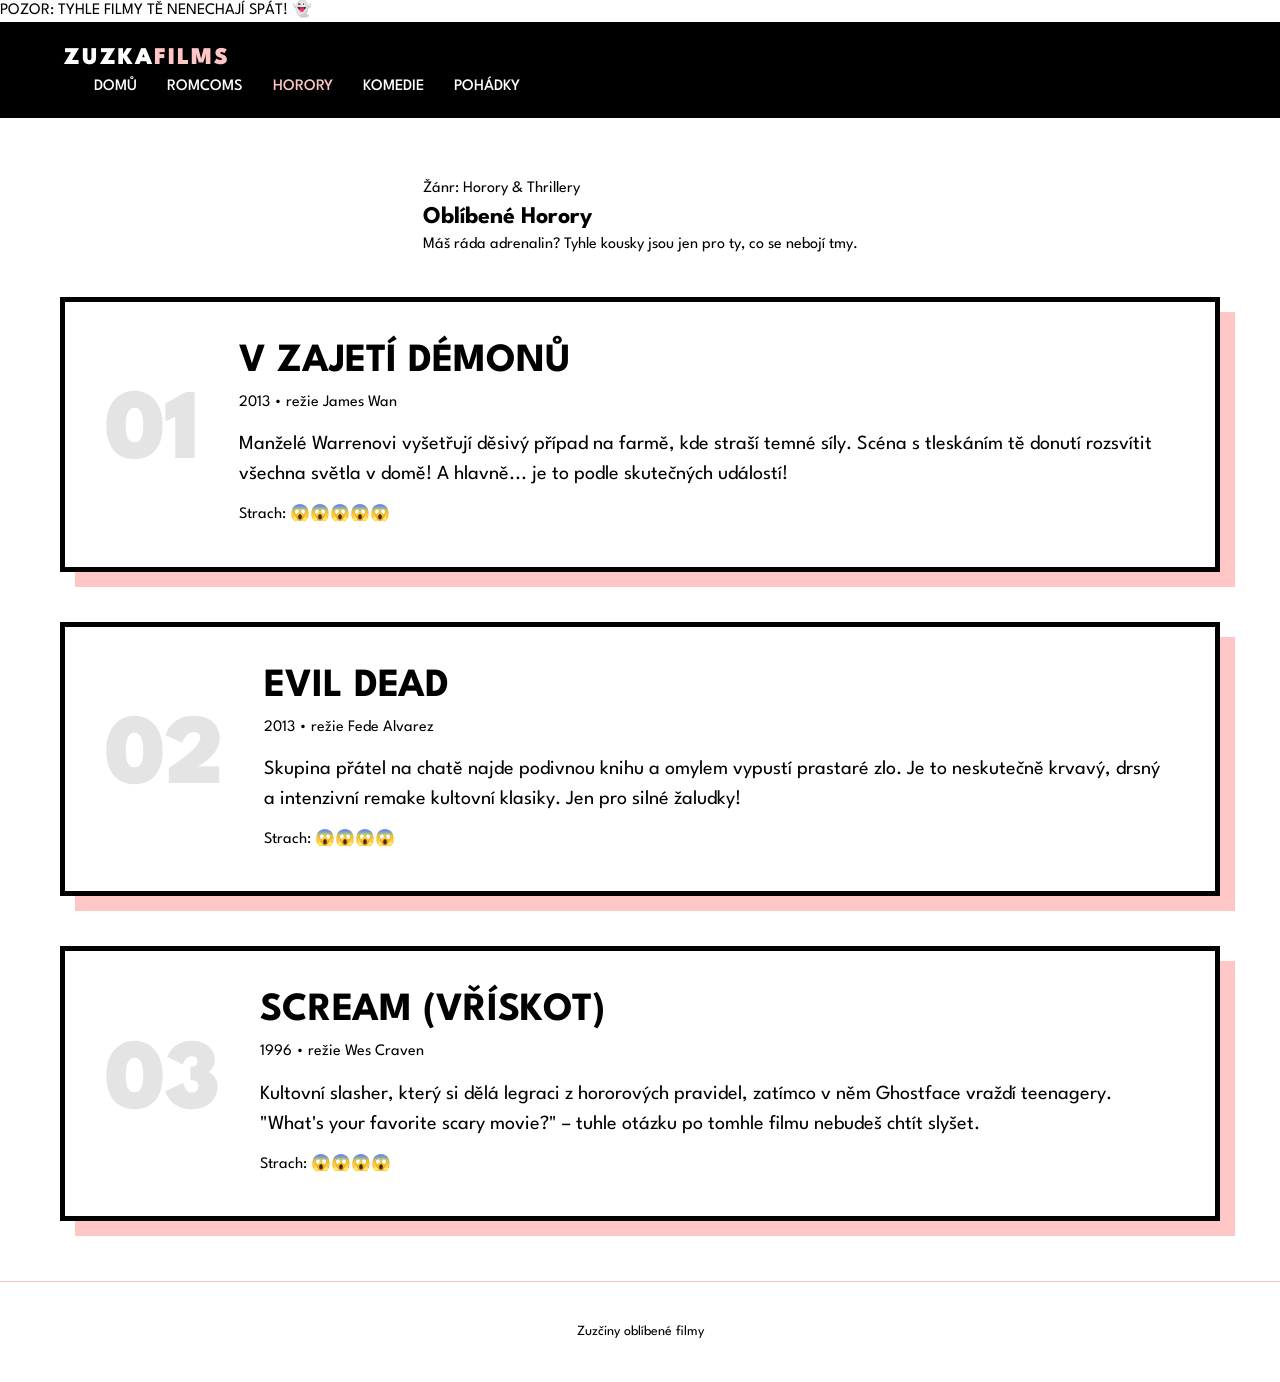
==== oblíbené horory.html @ b1aa2c5f "Add files via upload" ====
<!DOCTYPE html>
<html lang="cs">
<head>
    <meta charset="UTF-8">
    <meta name="viewport" content="width=device-width, initial-scale=1.0">
    <title>Horory pro odvážné | ZuzkaFilms</title>
    <link href="https://fonts.googleapis.com/css2?family=League+Spartan:wght@400;700;900&display=swap" rel="stylesheet">
    <link rel="stylesheet" href="style.css">
</head>
<body class="dark-mode"> <div class="top-bar dark">POZOR: TYHLE FILMY TĚ NENECHAJÍ SPÁT! 👻</div>

    <header>
        <div class="header-container">
            <div class="logo">ZUZKA<span>FILMS</span></div>
            <nav>
                <ul class="nav-links">
                    <li><a href="index.html">Domů</a></li>
                    <li><a href="oblíbené romcoms.html">Romcoms</a></li>
                    <li><a href="oblíbené horory.html" class="active">Horory</a></li>
                    <li><a href="oblíbené komedie.html">Komedie</a></li>
                    <li><a href="oblíbené pohádky.html">Pohádky</a></li>
                </ul>
            </nav>
        </div>
    </header>

    <main class="content-wrapper">
        <section class="page-title">
            <span class="category-tag horror">Žánr: Horory & Thrillery</span>
            <h1>Oblíbené Horory</h1>
            <p class="intro-text white">Máš ráda adrenalin? Tyhle kousky jsou jen pro ty, co se nebojí tmy.</p>
        </section>

        <section class="movie-list">
            <article class="movie-item horror-card">
                <div class="movie-number">01</div>
                <div class="movie-info">
                    <h2>V zajetí démonů</h2>
                    <p class="movie-meta">2013 • režie James Wan</p>
                    <p class="movie-desc">Manželé Warrenovi vyšetřují děsivý případ na farmě, kde straší temné síly. Scéna s tleskáním tě donutí rozsvítit všechna světla v domě! A hlavně... je to podle skutečných událostí!</p>
                    <span class="rating">Strach: 😱😱😱😱😱</span>
                </div>
            </article>

            <article class="movie-item horror-card">
                <div class="movie-number">02</div>
                <div class="movie-info">
                    <h2>Evil Dead</h2>
                <p class="movie-meta">2013 • režie Fede Alvarez</p>
                <p class="movie-desc">Skupina přátel na chatě najde podivnou knihu a omylem vypustí prastaré zlo. Je to neskutečně krvavý, drsný a intenzivní remake kultovní klasiky. Jen pro silné žaludky!</p>
                <span class="rating">Strach: 😱😱😱😱</span>
                </div>
            </article>

            <article class="movie-item horror-card">
                <div class="movie-number">03</div>
                <div class="movie-info">
                    <h2>Scream (Vřískot)</h2>
                <p class="movie-meta">1996 • režie Wes Craven</p>
                <p class="movie-desc">Kultovní slasher, který si dělá legraci z hororových pravidel, zatímco v něm Ghostface vraždí teenagery. "What's your favorite scary movie?" – tuhle otázku po tomhle filmu nebudeš chtít slyšet.</p>
                <span class="rating">Strach: 😱😱😱😱</span>
                </div>
            </article>
        </section>
    </main>

    <footer>
        <p>Zuzčiny oblíbené filmy</p>
    </footer>

</body>
</html>
---- style.css ----
/* Definice barev a základní reset */
:root {
    --cerna: #000000;
    --bila: #ffffff;
    --ruzova: #ffc6c6;
}

* {
    margin: 0;
    padding: 0;
    box-sizing: border-box;
}

body {
    font-family: 'League Spartan', sans-serif;
    background-color: var(--bila);
    color: var(--cerna);
    line-height: 1.4;
}

/* Navigace */
header {
    background-color: var(--cerna);
    padding: 20px 5%;
}

nav {
    display: flex;
    justify-content: space-between;
    align-items: center;
}

.logo {
    color: var(--bila);
    font-size: 24px;
    font-weight: 900;
    letter-spacing: 2px;
}

.logo span {
    color: var(--ruzova);
}

.nav-links {
    display: flex;
    list-style: none;
}

.nav-links li {
    margin-left: 30px;
}

.nav-links a {
    text-decoration: none;
    color: var(--bila);
    font-weight: 500;
    text-transform: uppercase;
    transition: color 0.3s ease;
}

.nav-links a:hover, .nav-links a.active {
    color: var(--ruzova);
}

/* Hero sekce */
.hero {
    text-align: center;
    padding: 100px 20px;
    background-color: var(--ruzova);
    color: var(--cerna);
}

.hero h1 {
    font-size: 60px;
    text-transform: uppercase;
    font-weight: 800;
    margin-bottom: 10px;
}

.hero p {
    font-size: 20px;
    font-weight: 400;
}

/* Mřížka žánrů */
.genre-grid {
    display: grid;
    grid-template-columns: repeat(4, 1fr);
    gap: 20px;
    padding: 50px 5%;
    max-width: 1200px;
    margin: 0 auto;
}

.genre-card {
    background-color: var(--cerna);
    height: 200px;
    display: flex;
    align-items: center;
    justify-content: center;
    text-decoration: none;
    transition: transform 0.3s ease, background-color 0.3s ease;
    border-radius: 5px;
}

.genre-card h2 {
    color: var(--ruzova);
    text-transform: uppercase;
    font-size: 28px;
}

.genre-card:hover {
    transform: translateY(-10px);
    background-color: #1a1a1a;
}

/* Patička */
footer {
    text-align: center;
    padding: 40px;
    font-size: 14px;
    background-color: var(--bila);
    border-top: 1px solid var(--ruzova);
}

/* Responzivita pro mobily */
@media (max-width: 900px) {
    .genre-grid {
        grid-template-columns: repeat(2, 1fr); /* Na tabletech 2x2 */
    }
}

@media (max-width: 600px) {
    .genre-grid {
        grid-template-columns: 1fr; /* Na mobilech pod sebou */
    }
}

/* 1. Zajištění, aby podstránky nebyly jen vlevo a malé */
.content-wrapper {
    max-width: 1200px;  /* Stejná šířka jako na hlavní stránce */
    margin: 0 auto;     /* Vycentrování na střed */
    padding: 60px 20px;
    display: flex;
    flex-direction: column;
    align-items: center; /* Vše pod sebou na střed */
}

/* 2. Stylování sekce se seznamem filmů */
.movie-list {
    width: 100%;        /* Seznam zabere celou šířku wrapperu */
    display: flex;
    flex-direction: column;
    gap: 50px;          /* Mezery mezi jednotlivými filmy */
    margin-top: 40px;
}

/* 3. Stylování samotné karty filmu (toho boxu) */
.movie-item {
    display: flex;
    width: 100%;        /* Box se roztáhne na celou šířku */
    background: #ffffff;
    border: 5px solid #000000; /* Silný černý rám */
    padding: 40px;
    box-shadow: 15px 15px 0px #ffc6c6; /* Růžový stín jako na GirlsLife */
    align-items: center;
    min-height: 250px;
}

/* 4. Úprava textu uvnitř boxu */
.movie-info {
    text-align: left;
    width: 100%;
}

.movie-info h2 {
    font-size: 40px;    /* Pořádně velký nadpis filmu */
    text-transform: uppercase;
    margin-bottom: 10px;
    line-height: 1;
}

.movie-desc {
    font-size: 20px;    /* Větší text popisku */
    line-height: 1.5;
    margin: 15px 0;
}

/* 5. Velké číslo na boku */
.movie-number {
    font-size: 100px;
    font-weight: 900;
    color: #000;
    opacity: 0.1;       /* Jemné šedé číslo v pozadí */
    margin-right: 40px;
    line-height: 1;
}

/* Responzivita: Aby to na mobilu nebylo moc široké */
@media (max-width: 768px) {
    .movie-item {
        flex-direction: column; /* Na mobilu číslo nad textem */
        text-align: center;
    }
    .movie-number {
        margin-right: 0;
        margin-bottom: 20px;
    }
    .page-title h1 {
        font-size: 50px;
    }
	/* Celá karta filmu */
.movie-item {
    display: flex;
    align-items: center; /* Zarovná plakát a text na středovou osu */
    width: 100%;
    background: #ffffff;
    border: 5px solid #000000;
    margin-bottom: 60px;
    padding: 30px; /* Vnitřní prostor karty */
    box-shadow: 15px 15px 0px #ffc6c6;
    position: relative;
    overflow: hidden; /* Aby plakát neutíkal z borderu */
}

/* Samotný plakát (posunutý víc doleva) */
.movie-poster {
    width: 280px;      
    height: 400px;     
    border: 4px solid #000;
    flex-shrink: 0;    
    box-shadow: 8px 8px 0px #000;
    overflow: hidden;
    display: flex;
    
    /* Tady je ten trik: záporný margin ho posune víc k levému okraji */
    /* A velký margin-right vytvoří mezeru od nápisu vpravo */
    margin-left: 0px; 
    margin-right: 80px; /* Tohle vytvoří tu obrovskou mezeru, co potřebujeme */
}

.movie-poster img {
    width: 100%;
    height: 100%;
    object-fit: cover;
}

/* Blok s textem */
.movie-info {
    flex-grow: 1;
    text-align: left;
}

.movie-info h2 {
    font-size: 45px; /* Pořádně velký nápis */
    font-weight: 900;
    line-height: 1;
    margin-bottom: 15px;
    text-transform: uppercase;
}

/* Responzivita pro mobily (aby to tam nevypadalo divně) */
@media (max-width: 900px) {
    .movie-item {
        flex-direction: column;
        padding: 20px;
    }
    .movie-poster {
        margin-right: 0;
        margin-bottom: 30px;
        width: 100%;
        max-width: 300px;
    }
}
}
}
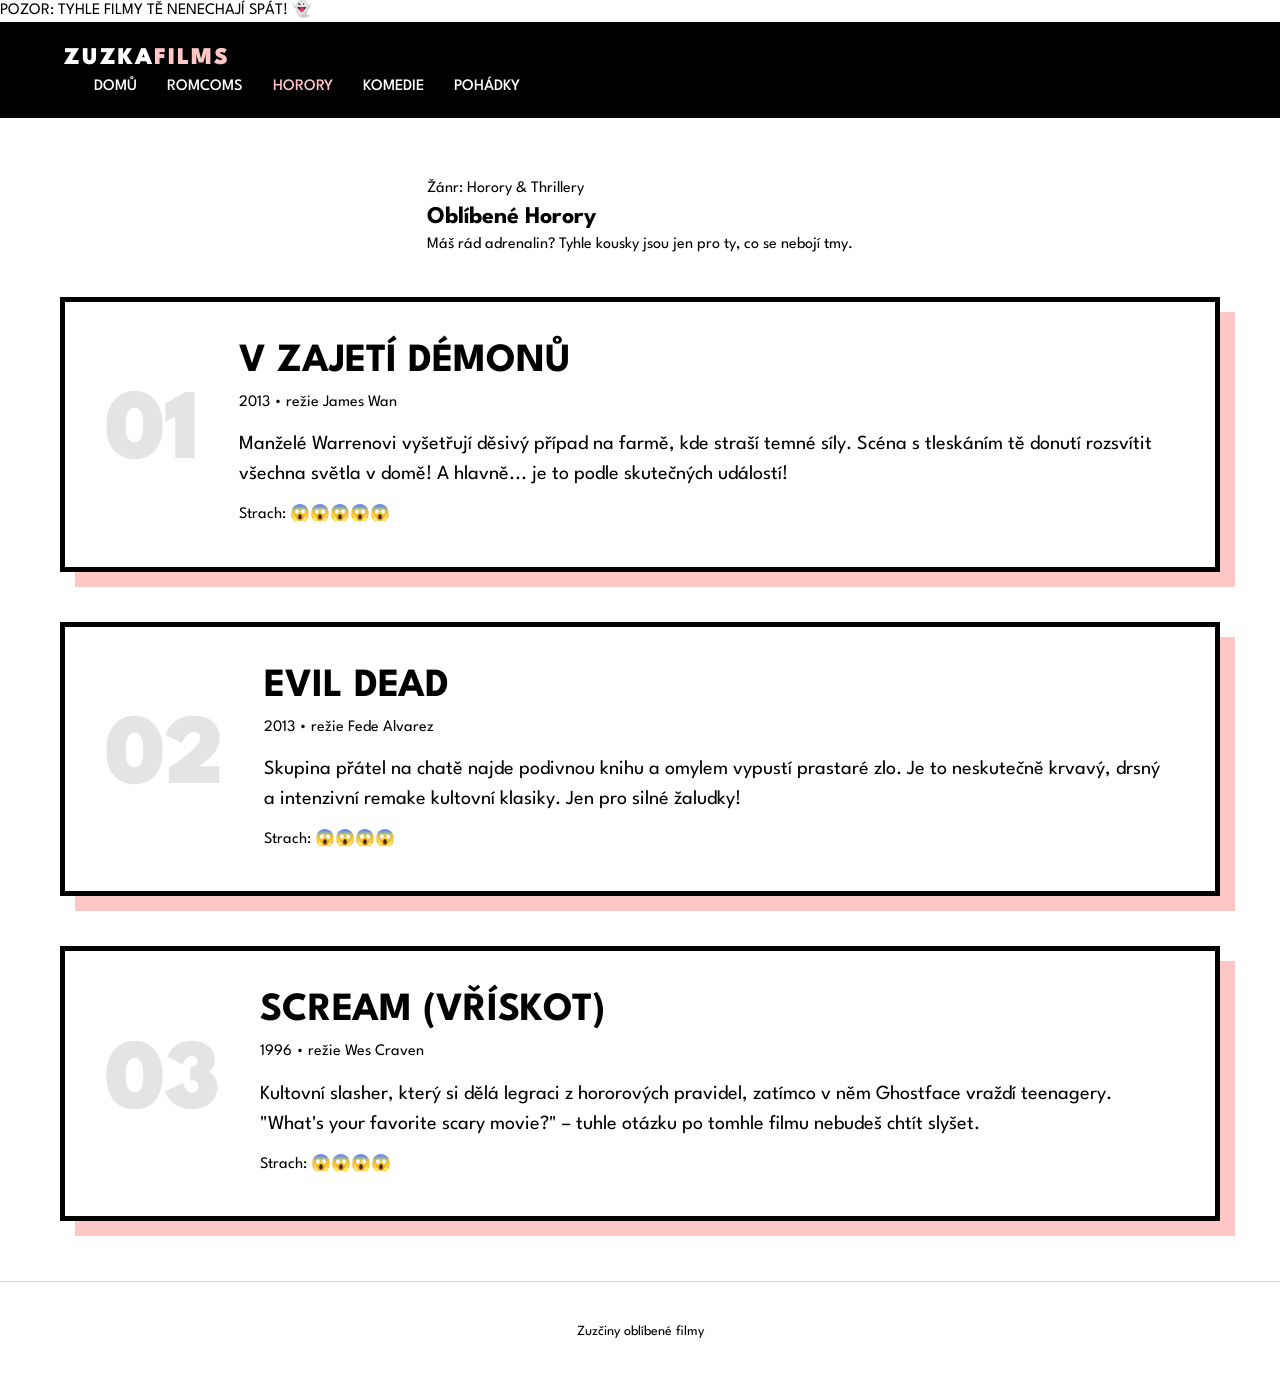
==== commit 826cd1dd: "Update oblíbené horory.html" ====
--- a/oblíbené horory.html
+++ b/oblíbené horory.html
@@ -28,7 +28,7 @@
         <section class="page-title">
             <span class="category-tag horror">Žánr: Horory & Thrillery</span>
             <h1>Oblíbené Horory</h1>
-            <p class="intro-text white">Máš ráda adrenalin? Tyhle kousky jsou jen pro ty, co se nebojí tmy.</p>
+            <p class="intro-text white">Máš rád adrenalin? Tyhle kousky jsou jen pro ty, co se nebojí tmy.</p>
         </section>
 
         <section class="movie-list">
@@ -69,4 +69,4 @@
     </footer>
 
 </body>
-</html>+</html>
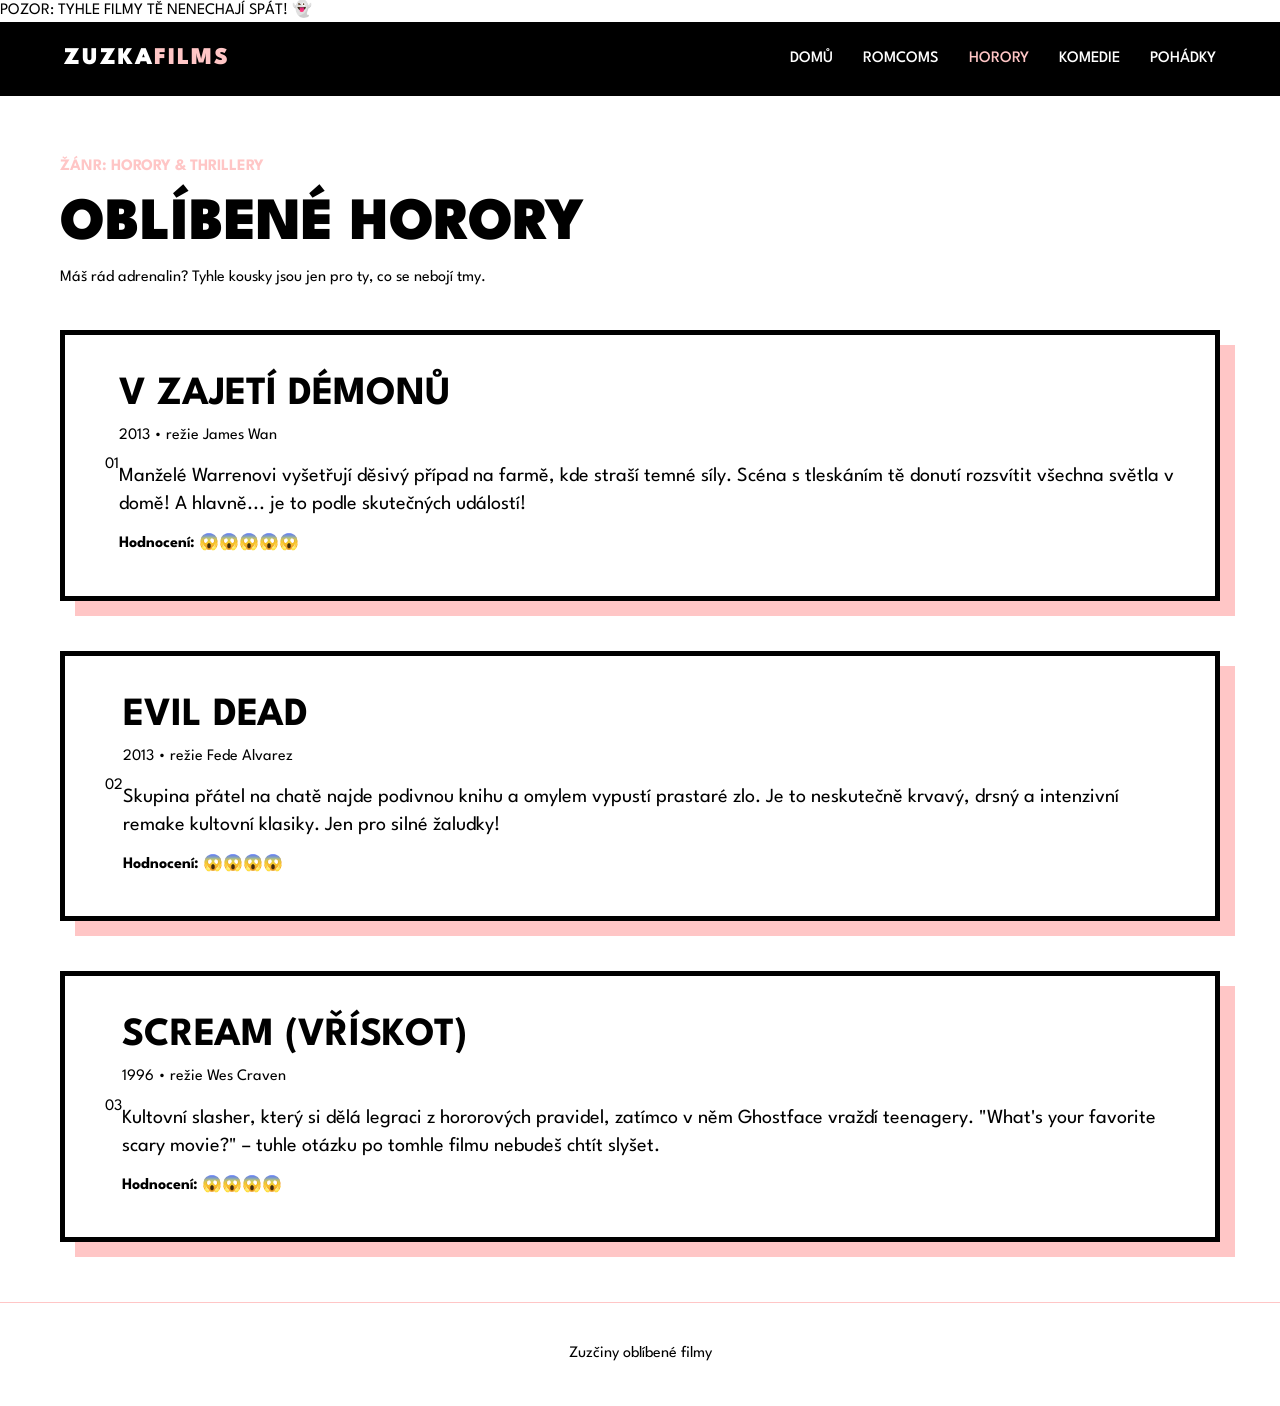
==== commit 2bcab8a4: "Update oblíbené horory.html" ====
--- a/oblíbené horory.html
+++ b/oblíbené horory.html
@@ -38,7 +38,7 @@
                     <h2>V zajetí démonů</h2>
                     <p class="movie-meta">2013 • režie James Wan</p>
                     <p class="movie-desc">Manželé Warrenovi vyšetřují děsivý případ na farmě, kde straší temné síly. Scéna s tleskáním tě donutí rozsvítit všechna světla v domě! A hlavně... je to podle skutečných událostí!</p>
-                    <span class="rating">Strach: 😱😱😱😱😱</span>
+                    <span class="rating">Hodnocení: 😱😱😱😱😱</span>
                 </div>
             </article>
 
@@ -48,7 +48,7 @@
                     <h2>Evil Dead</h2>
                 <p class="movie-meta">2013 • režie Fede Alvarez</p>
                 <p class="movie-desc">Skupina přátel na chatě najde podivnou knihu a omylem vypustí prastaré zlo. Je to neskutečně krvavý, drsný a intenzivní remake kultovní klasiky. Jen pro silné žaludky!</p>
-                <span class="rating">Strach: 😱😱😱😱</span>
+                <span class="rating">Hodnocení: 😱😱😱😱</span>
                 </div>
             </article>
 
@@ -58,7 +58,7 @@
                     <h2>Scream (Vřískot)</h2>
                 <p class="movie-meta">1996 • režie Wes Craven</p>
                 <p class="movie-desc">Kultovní slasher, který si dělá legraci z hororových pravidel, zatímco v něm Ghostface vraždí teenagery. "What's your favorite scary movie?" – tuhle otázku po tomhle filmu nebudeš chtít slyšet.</p>
-                <span class="rating">Strach: 😱😱😱😱</span>
+                <span class="rating">Hodnocení: 😱😱😱😱</span>
                 </div>
             </article>
         </section>
--- a/style.css
+++ b/style.css
@@ -1,4 +1,4 @@
-/* Definice barev a základní reset */
+/* 1. DEFINICE BAREV A RESET */
 :root {
     --cerna: #000000;
     --bila: #ffffff;
@@ -18,16 +18,18 @@
     line-height: 1.4;
 }
 
-/* Navigace */
+/* 2. NAVIGACE */
 header {
     background-color: var(--cerna);
     padding: 20px 5%;
 }
 
-nav {
+.header-container {
     display: flex;
     justify-content: space-between;
     align-items: center;
+    max-width: 1200px;
+    margin: 0 auto;
 }
 
 .logo {
@@ -62,27 +64,89 @@
     color: var(--ruzova);
 }
 
-/* Hero sekce */
-.hero {
-    text-align: center;
-    padding: 100px 20px;
-    background-color: var(--ruzova);
-    color: var(--cerna);
-}
-
-.hero h1 {
+/* 3. PODSTRÁNKY - ROZVRŽENÍ */
+.content-wrapper {
+    max-width: 1200px;
+    margin: 0 auto;
+    padding: 60px 20px;
+}
+
+.page-title {
+    margin-bottom: 40px;
+}
+
+.page-title h1 {
     font-size: 60px;
     text-transform: uppercase;
-    font-weight: 800;
+    font-weight: 900;
+}
+
+.category-tag {
+    color: var(--ruzova);
+    font-weight: 700;
+    text-transform: uppercase;
+    display: block;
+    margin-bottom: 5px;
+}
+
+/* 4. SEZNAM FILMŮ */
+.movie-list {
+    display: flex;
+    flex-direction: column;
+    gap: 50px;
+}
+
+.movie-item {
+    display: flex;
+    align-items: center;
+    background: var(--bila);
+    border: 5px solid var(--cerna);
+    padding: 40px;
+    box-shadow: 15px 15px 0px var(--ruzova);
+}
+
+/* 5. PLAKÁTY - TADY JE TO SJEDNOCENÍ */
+.movie-poster {
+    width: 280px !important;
+    height: 400px !important;
+    border: 5px solid var(--cerna);
+    box-shadow: 8px 8px 0px var(--cerna);
+    flex-shrink: 0;
+    overflow: hidden;
+    margin-right: 60px; /* Mezera od textu */
+}
+
+.movie-poster img {
+    width: 100% !important;
+    height: 100% !important;
+    object-fit: cover !important; /* Ořízne vsem.jpg, aby seděl k ostatním */
+    object-position: center;
+    display: block;
+}
+
+/* 6. TEXTY U FILMŮ */
+.movie-info {
+    flex-grow: 1;
+}
+
+.movie-info h2 {
+    font-size: 40px;
+    text-transform: uppercase;
     margin-bottom: 10px;
-}
-
-.hero p {
+    line-height: 1;
+}
+
+.movie-desc {
     font-size: 20px;
-    font-weight: 400;
-}
-
-/* Mřížka žánrů */
+    margin: 15px 0;
+}
+
+.rating {
+    font-weight: 700;
+}
+
+
+/* 7. HLAVNÍ STRÁNKA - MŘÍŽKA ŽÁNRŮ */
 .genre-grid {
     display: grid;
     grid-template-columns: repeat(4, 1fr);
@@ -99,7 +163,7 @@
     align-items: center;
     justify-content: center;
     text-decoration: none;
-    transition: transform 0.3s ease, background-color 0.3s ease;
+    transition: transform 0.3s ease;
     border-radius: 5px;
 }
 
@@ -111,166 +175,53 @@
 
 .genre-card:hover {
     transform: translateY(-10px);
-    background-color: #1a1a1a;
-}
-
-/* Patička */
+}
+
+/* 8. PATIČKA */
 footer {
     text-align: center;
     padding: 40px;
-    font-size: 14px;
-    background-color: var(--bila);
     border-top: 1px solid var(--ruzova);
 }
 
-/* Responzivita pro mobily */
-@media (max-width: 900px) {
-    .genre-grid {
-        grid-template-columns: repeat(2, 1fr); /* Na tabletech 2x2 */
-    }
-}
-
-@media (max-width: 600px) {
-    .genre-grid {
-        grid-template-columns: 1fr; /* Na mobilech pod sebou */
-    }
-}
-
-/* 1. Zajištění, aby podstránky nebyly jen vlevo a malé */
-.content-wrapper {
-    max-width: 1200px;  /* Stejná šířka jako na hlavní stránce */
-    margin: 0 auto;     /* Vycentrování na střed */
-    padding: 60px 20px;
-    display: flex;
-    flex-direction: column;
-    align-items: center; /* Vše pod sebou na střed */
-}
-
-/* 2. Stylování sekce se seznamem filmů */
-.movie-list {
-    width: 100%;        /* Seznam zabere celou šířku wrapperu */
-    display: flex;
-    flex-direction: column;
-    gap: 50px;          /* Mezery mezi jednotlivými filmy */
-    margin-top: 40px;
-}
-
-/* 3. Stylování samotné karty filmu (toho boxu) */
-.movie-item {
-    display: flex;
-    width: 100%;        /* Box se roztáhne na celou šířku */
-    background: #ffffff;
-    border: 5px solid #000000; /* Silný černý rám */
-    padding: 40px;
-    box-shadow: 15px 15px 0px #ffc6c6; /* Růžový stín jako na GirlsLife */
-    align-items: center;
-    min-height: 250px;
-}
-
-/* 4. Úprava textu uvnitř boxu */
-.movie-info {
-    text-align: left;
-    width: 100%;
-}
-
-.movie-info h2 {
-    font-size: 40px;    /* Pořádně velký nadpis filmu */
-    text-transform: uppercase;
-    margin-bottom: 10px;
-    line-height: 1;
-}
-
-.movie-desc {
-    font-size: 20px;    /* Větší text popisku */
-    line-height: 1.5;
-    margin: 15px 0;
-}
-
-/* 5. Velké číslo na boku */
-.movie-number {
-    font-size: 100px;
-    font-weight: 900;
-    color: #000;
-    opacity: 0.1;       /* Jemné šedé číslo v pozadí */
-    margin-right: 40px;
-    line-height: 1;
-}
-
-/* Responzivita: Aby to na mobilu nebylo moc široké */
-@media (max-width: 768px) {
-    .movie-item {
-        flex-direction: column; /* Na mobilu číslo nad textem */
-        text-align: center;
-    }
-    .movie-number {
-        margin-right: 0;
-        margin-bottom: 20px;
-    }
-    .page-title h1 {
-        font-size: 50px;
-    }
-	/* Celá karta filmu */
-.movie-item {
-    display: flex;
-    align-items: center; /* Zarovná plakát a text na středovou osu */
-    width: 100%;
-    background: #ffffff;
-    border: 5px solid #000000;
-    margin-bottom: 60px;
-    padding: 30px; /* Vnitřní prostor karty */
-    box-shadow: 15px 15px 0px #ffc6c6;
-    position: relative;
-    overflow: hidden; /* Aby plakát neutíkal z borderu */
-}
-
-/* Samotný plakát (posunutý víc doleva) */
-.movie-poster {
-    width: 280px;      
-    height: 400px;     
-    border: 4px solid #000;
-    flex-shrink: 0;    
-    box-shadow: 8px 8px 0px #000;
-    overflow: hidden;
-    display: flex;
-    
-    /* Tady je ten trik: záporný margin ho posune víc k levému okraji */
-    /* A velký margin-right vytvoří mezeru od nápisu vpravo */
-    margin-left: 0px; 
-    margin-right: 80px; /* Tohle vytvoří tu obrovskou mezeru, co potřebujeme */
-}
-
-.movie-poster img {
-    width: 100%;
-    height: 100%;
-    object-fit: cover;
-}
-
-/* Blok s textem */
-.movie-info {
-    flex-grow: 1;
-    text-align: left;
-}
-
-.movie-info h2 {
-    font-size: 45px; /* Pořádně velký nápis */
-    font-weight: 900;
-    line-height: 1;
-    margin-bottom: 15px;
-    text-transform: uppercase;
-}
-
-/* Responzivita pro mobily (aby to tam nevypadalo divně) */
+/* 9. RESPONZIVITA (MOBILY) */
 @media (max-width: 900px) {
     .movie-item {
         flex-direction: column;
+        text-align: center;
         padding: 20px;
     }
+
     .movie-poster {
         margin-right: 0;
-        margin-bottom: 30px;
-        width: 100%;
-        max-width: 300px;
-    }
-}
-}
-}+        margin-bottom: 20px;
+        width: 100% !important;
+        max-width: 280px;
+    }
+
+    .genre-grid {
+        grid-template-columns: repeat(2, 1fr);
+    }
+    
+    .page-title h1 {
+        font-size: 40px;
+    }
+}/* ÚPRAVA PRO RŮŽOVÝ PRUH (HERO SEKCE) */
+.hero {
+    background-color: var(--ruzova); /* Použije tvou nadefinovanou růžovou */
+    text-align: center;              /* Vycentruje text na střed */
+    padding: 80px 20px;              /* Vytvoří prostor nahoře a dole v pruhu */
+    width: 100%;                     /* Pruh bude přes celou šířku */
+}
+
+.hero h1 {
+    font-size: 70px;                 /* Pořádně velký nadpis jako na fotce */
+    text-transform: uppercase;
+    font-weight: 900;
+    margin-bottom: 15px;             /* Mezera mezi nadpisem a textem pod ním */
+}
+
+.hero p {
+    font-size: 20px;
+    font-weight: 500;
+}
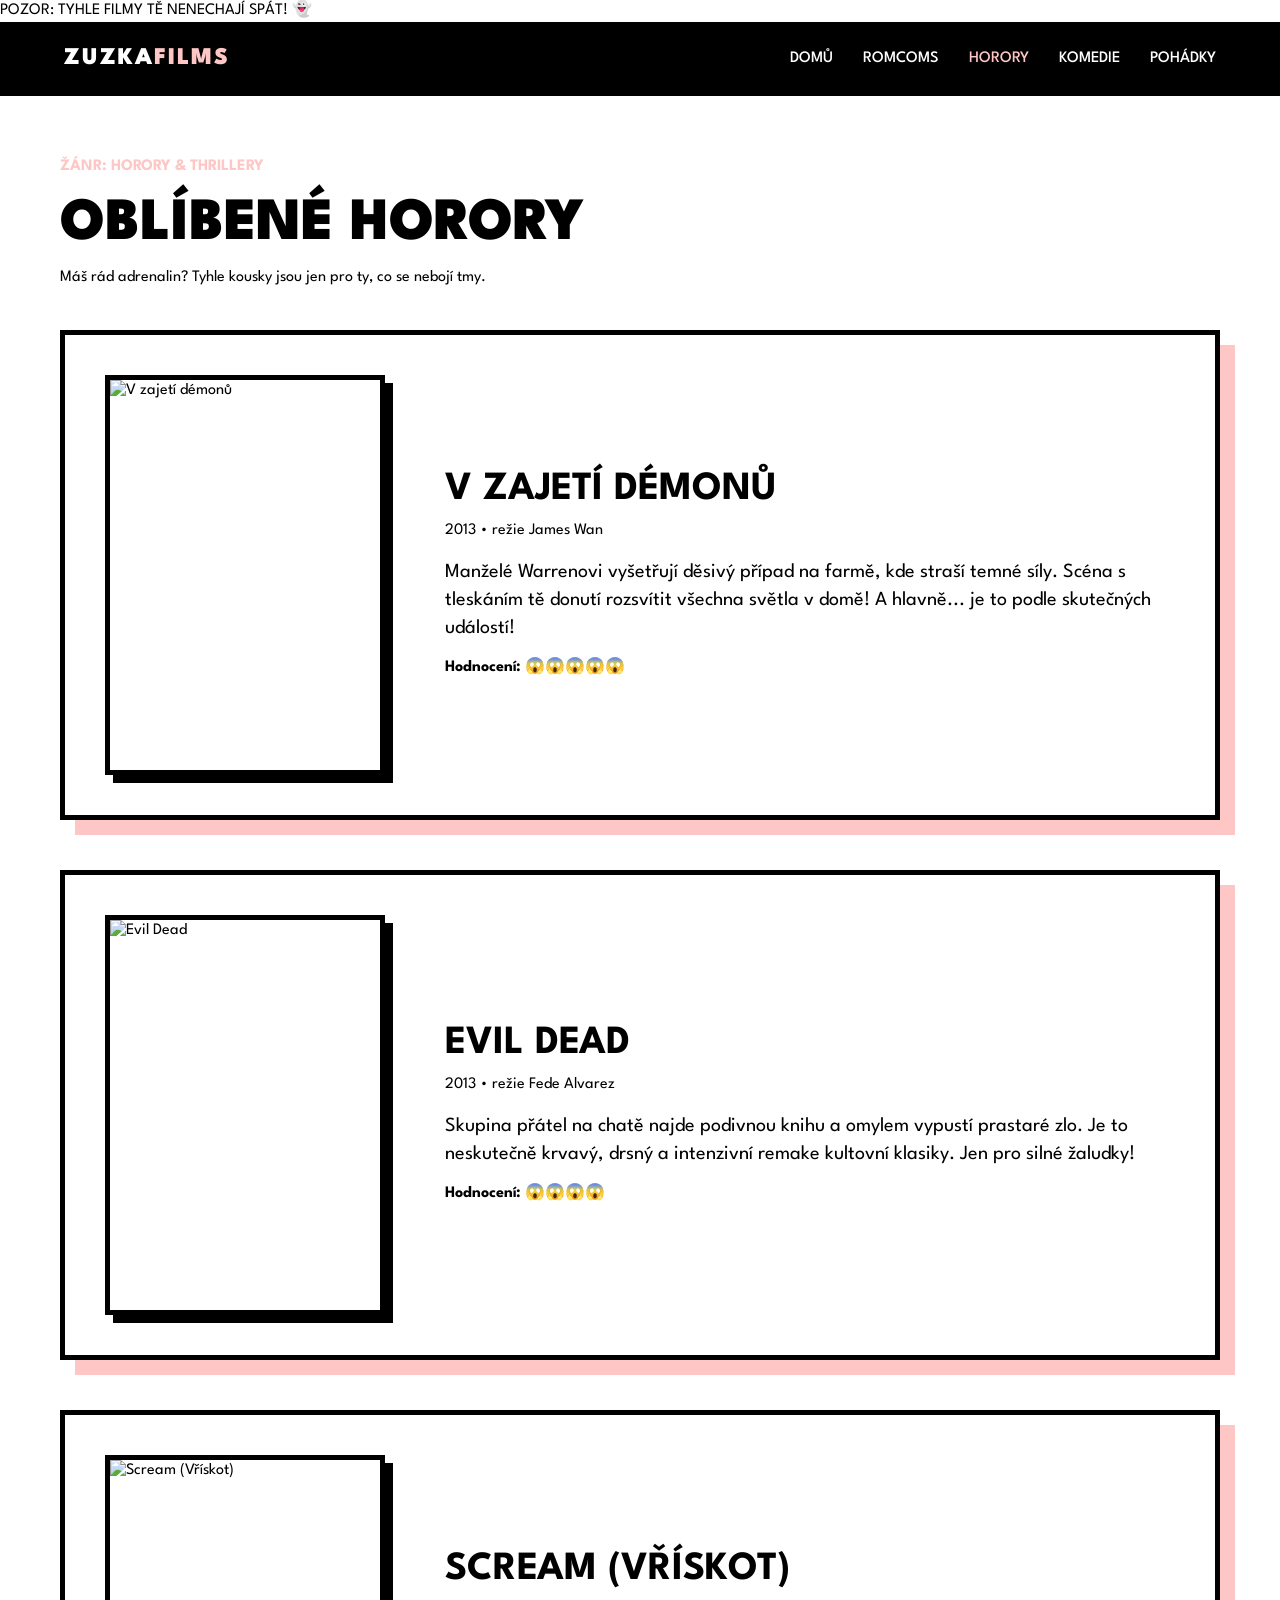
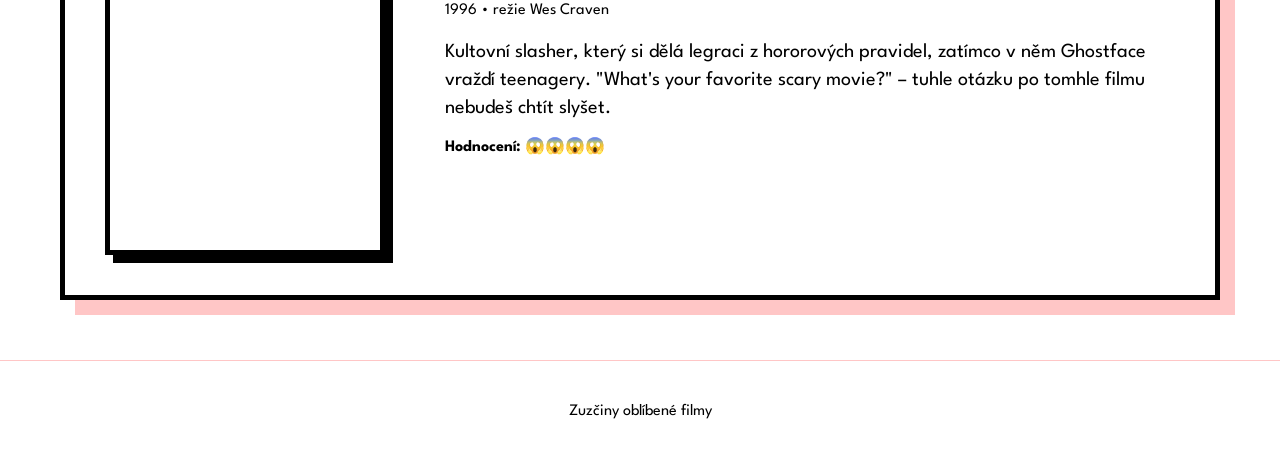
==== commit ac767d30: "Update oblíbené horory.html" ====
--- a/oblíbené horory.html
+++ b/oblíbené horory.html
@@ -33,7 +33,9 @@
 
         <section class="movie-list">
             <article class="movie-item horror-card">
-                <div class="movie-number">01</div>
+                <div class="movie-poster">
+        <img src="img/zajeti.jpg" alt="V zajetí démonů"> 
+    </div>
                 <div class="movie-info">
                     <h2>V zajetí démonů</h2>
                     <p class="movie-meta">2013 • režie James Wan</p>
@@ -43,7 +45,9 @@
             </article>
 
             <article class="movie-item horror-card">
-                <div class="movie-number">02</div>
+                <div class="movie-poster">
+        <img src="img/evil.jpg" alt="Evil Dead"> 
+    </div>
                 <div class="movie-info">
                     <h2>Evil Dead</h2>
                 <p class="movie-meta">2013 • režie Fede Alvarez</p>
@@ -53,7 +57,9 @@
             </article>
 
             <article class="movie-item horror-card">
-                <div class="movie-number">03</div>
+              <div class="movie-poster">
+        <img src="img/scream.jpg" alt="Scream (Vřískot)"> 
+    </div>
                 <div class="movie-info">
                     <h2>Scream (Vřískot)</h2>
                 <p class="movie-meta">1996 • režie Wes Craven</p>
